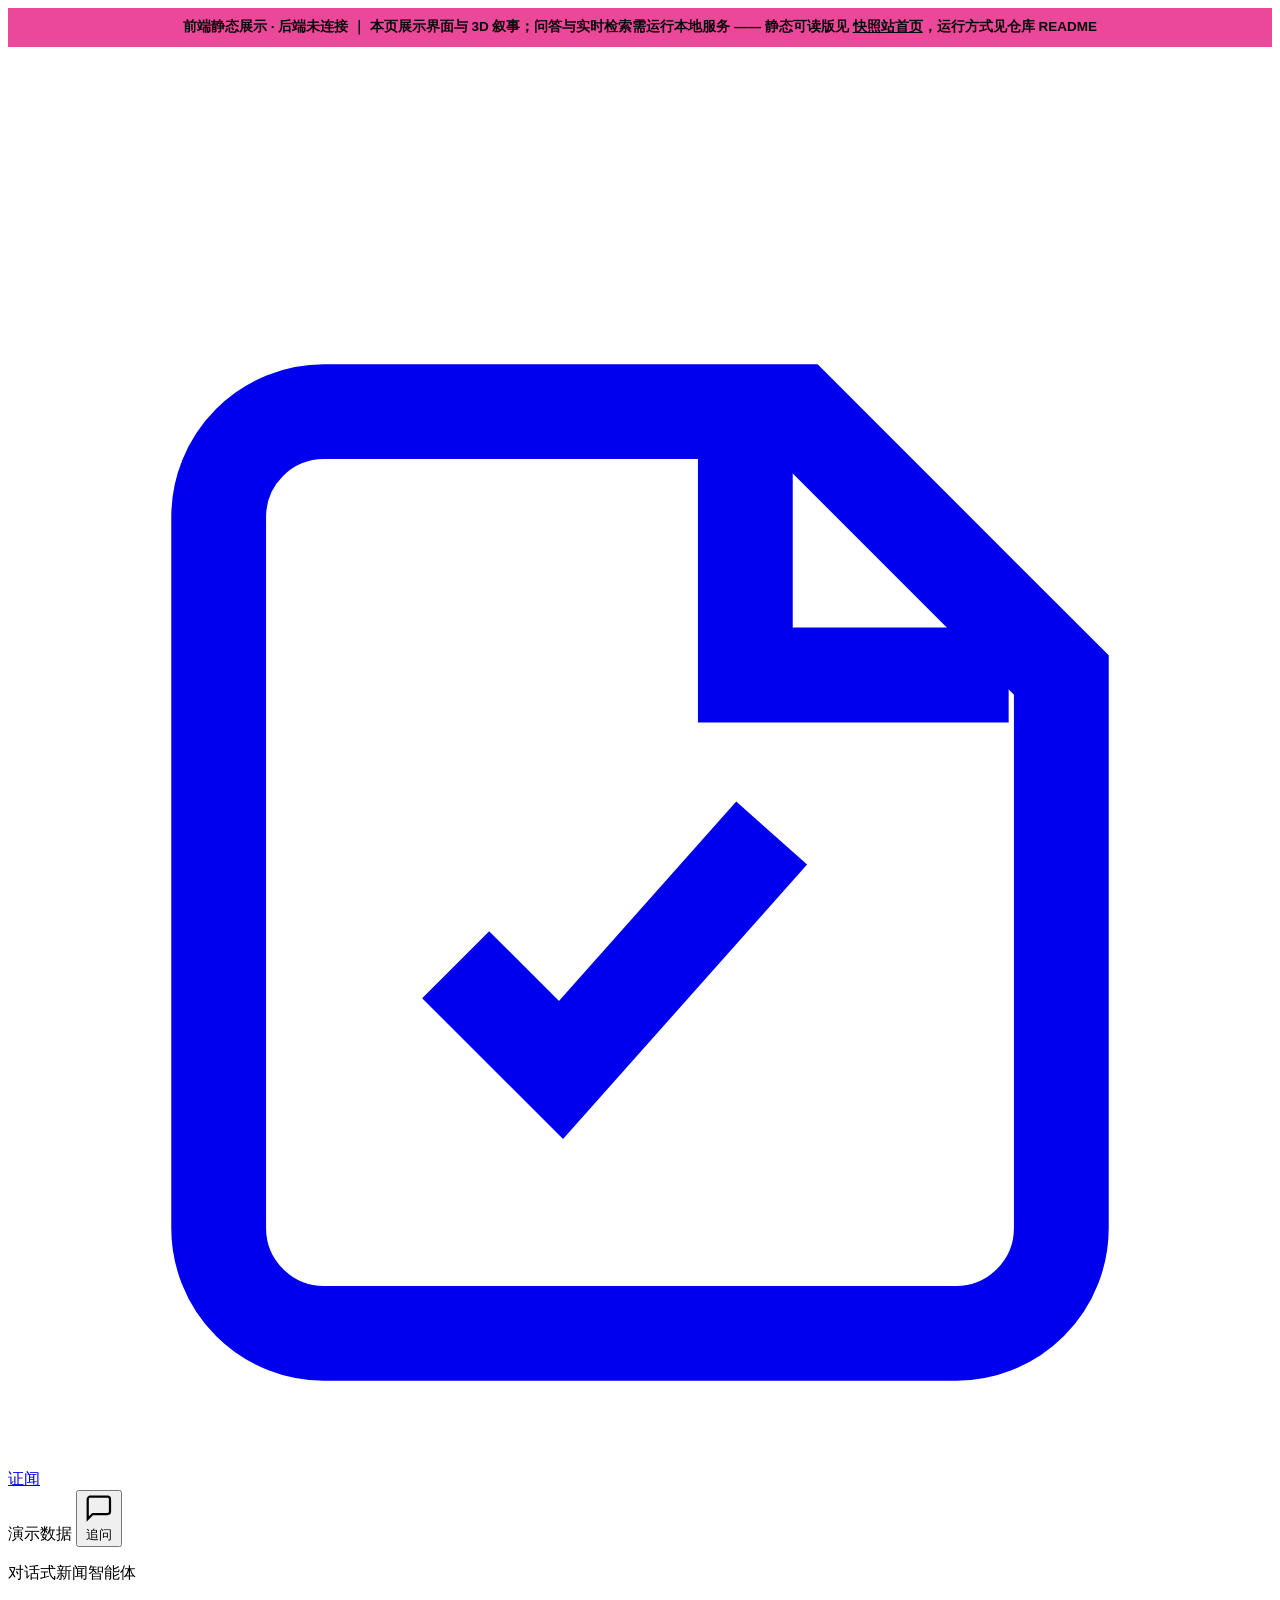
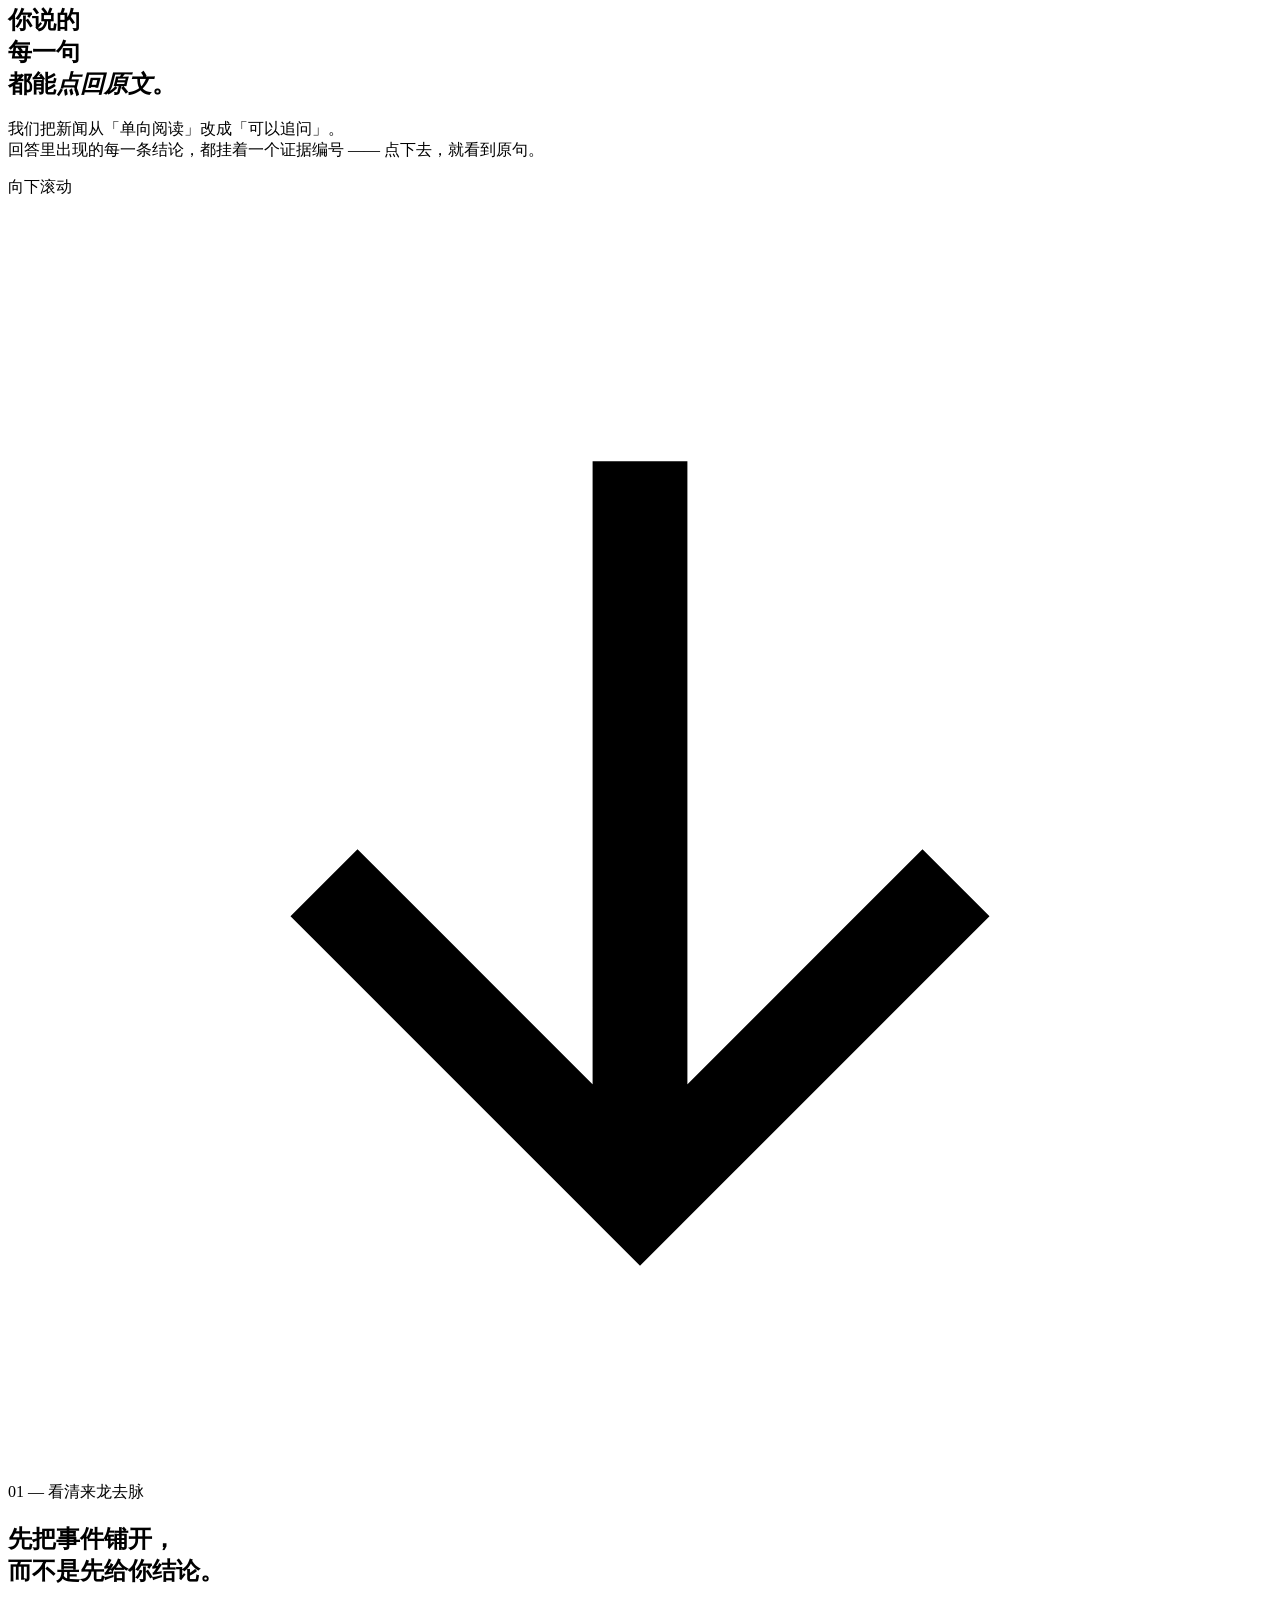
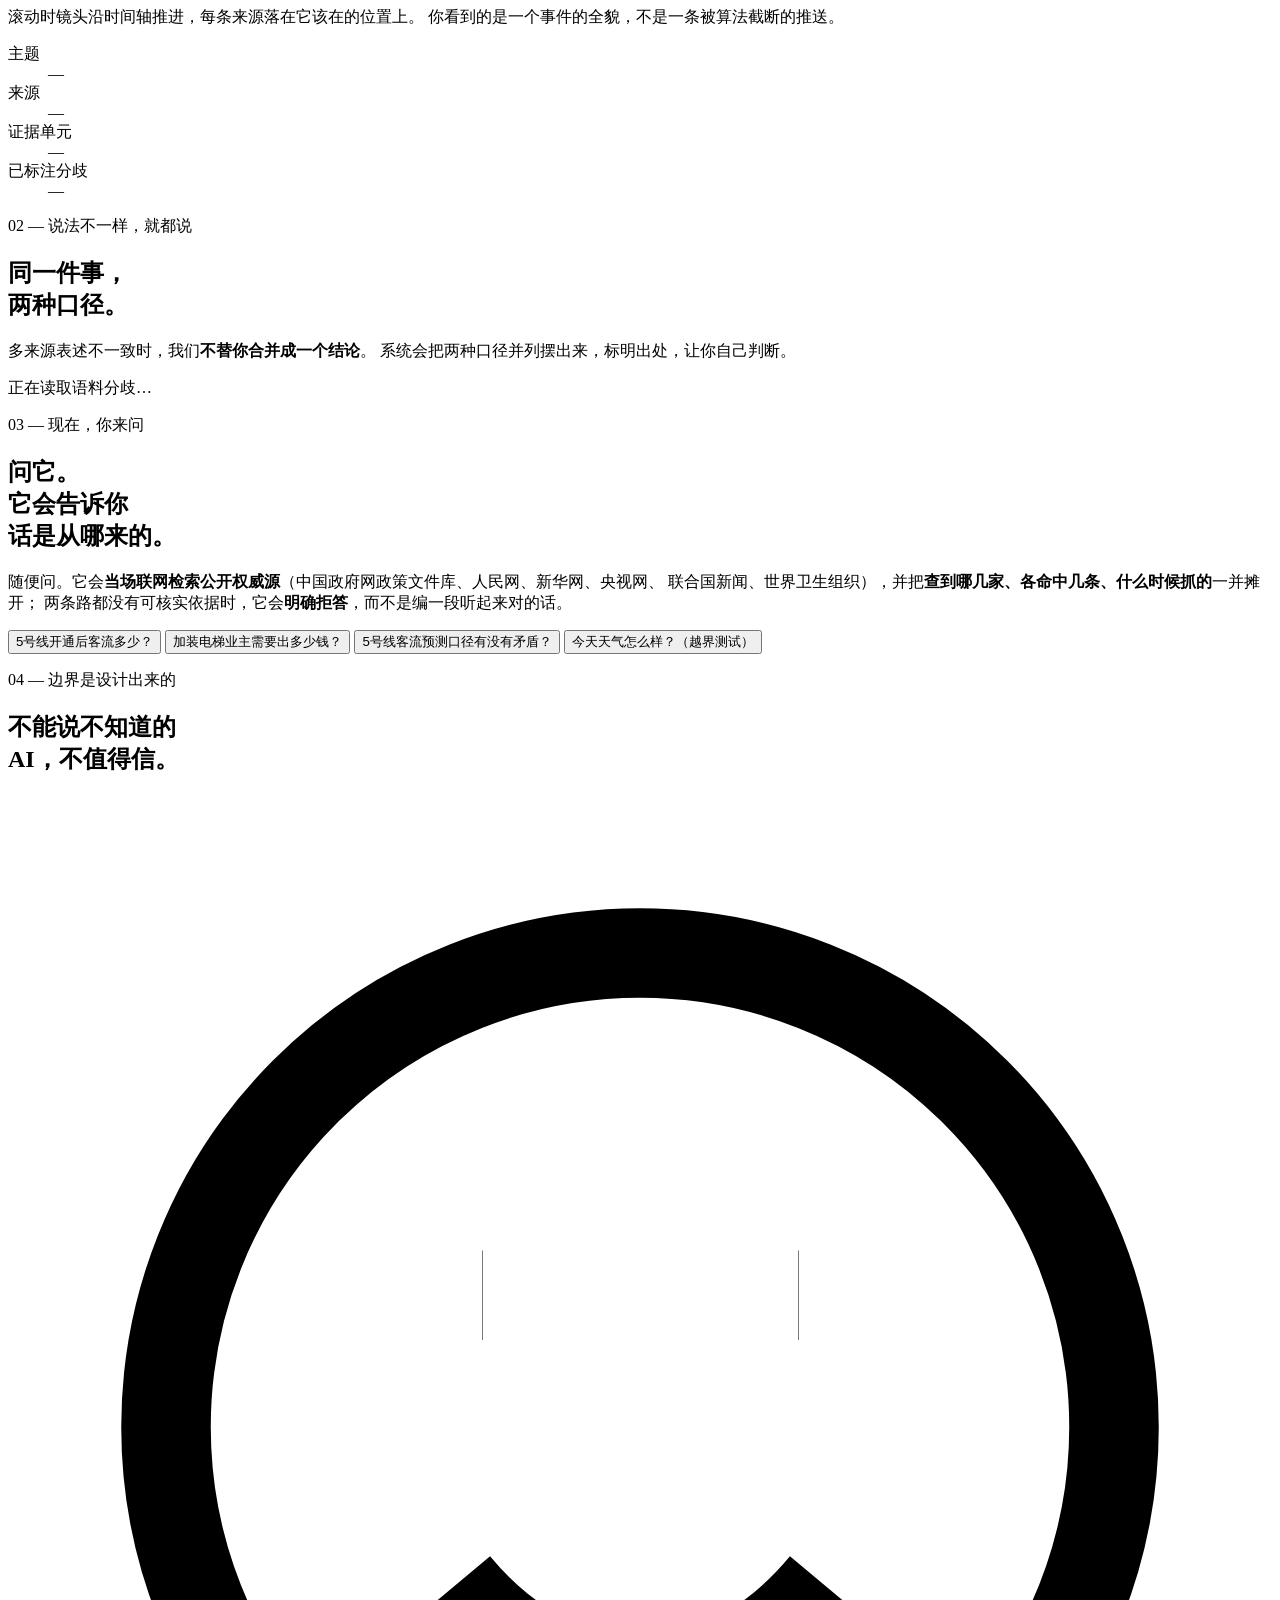
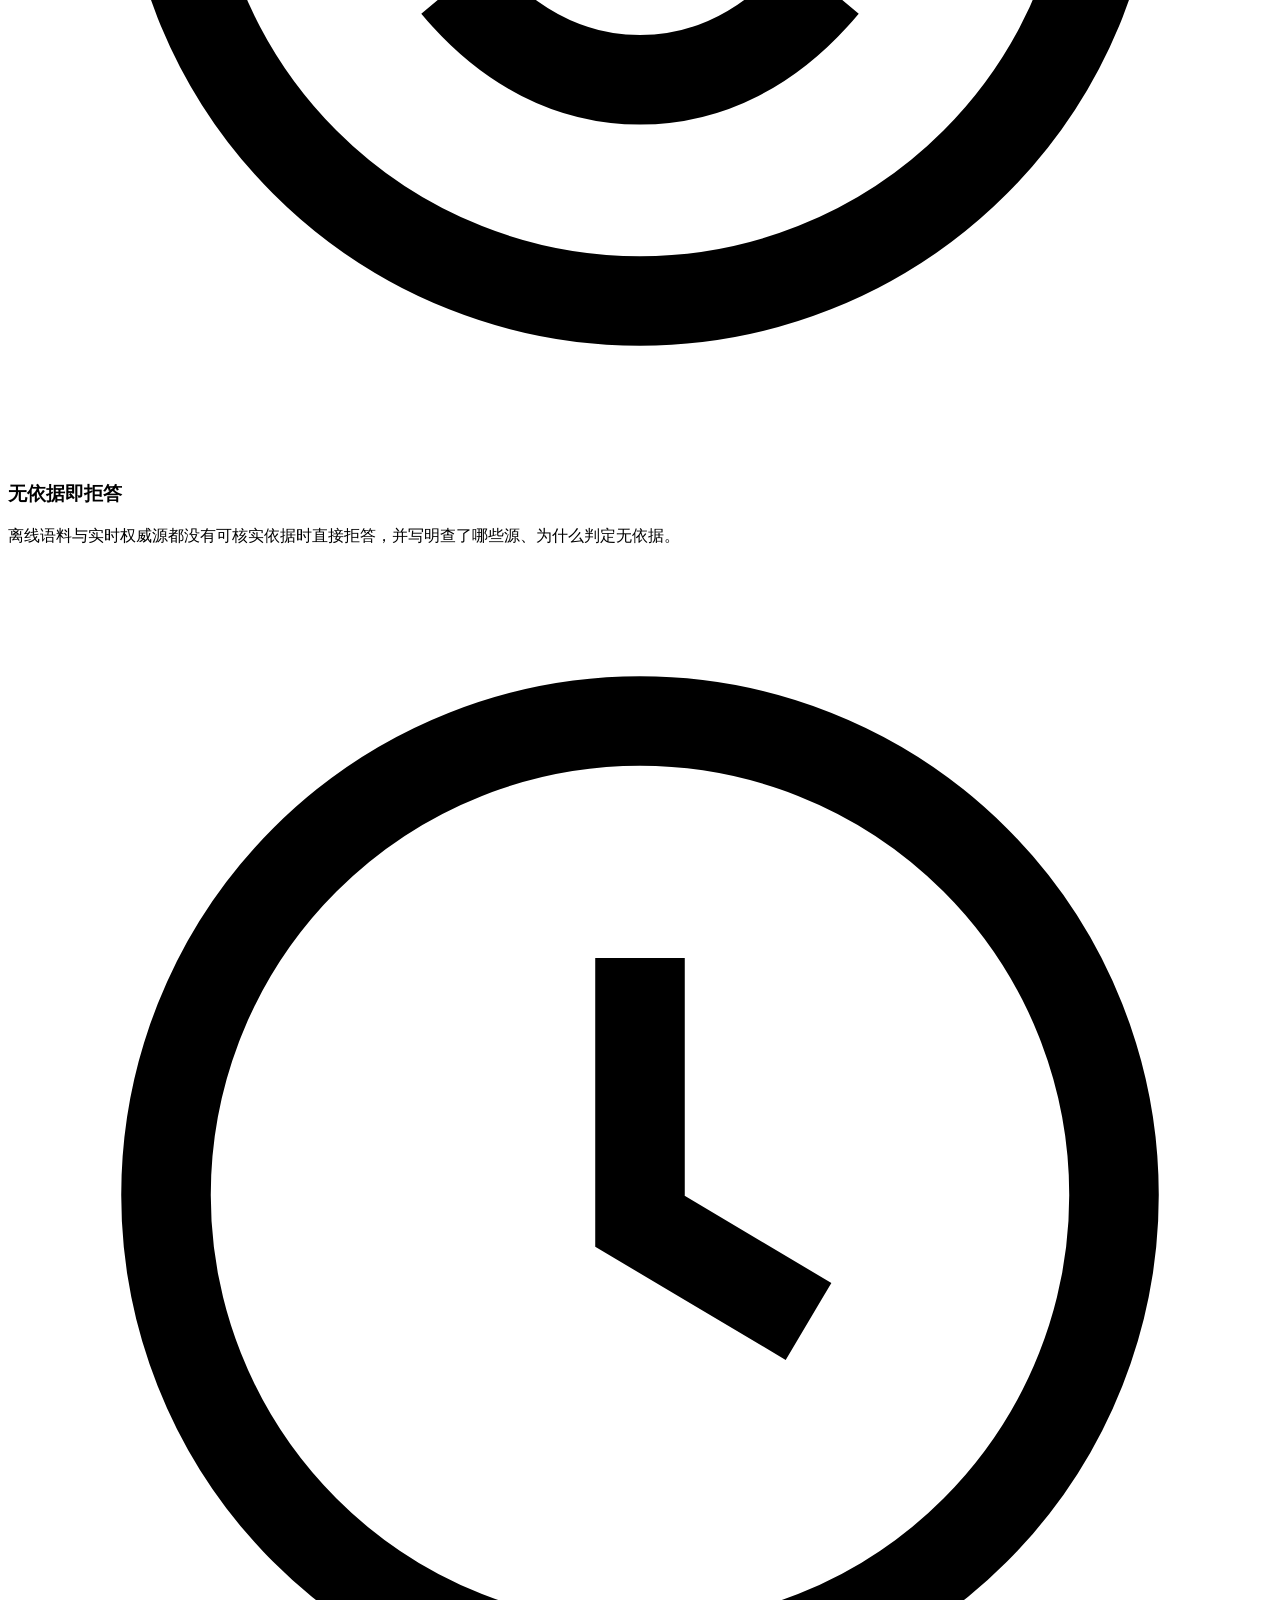
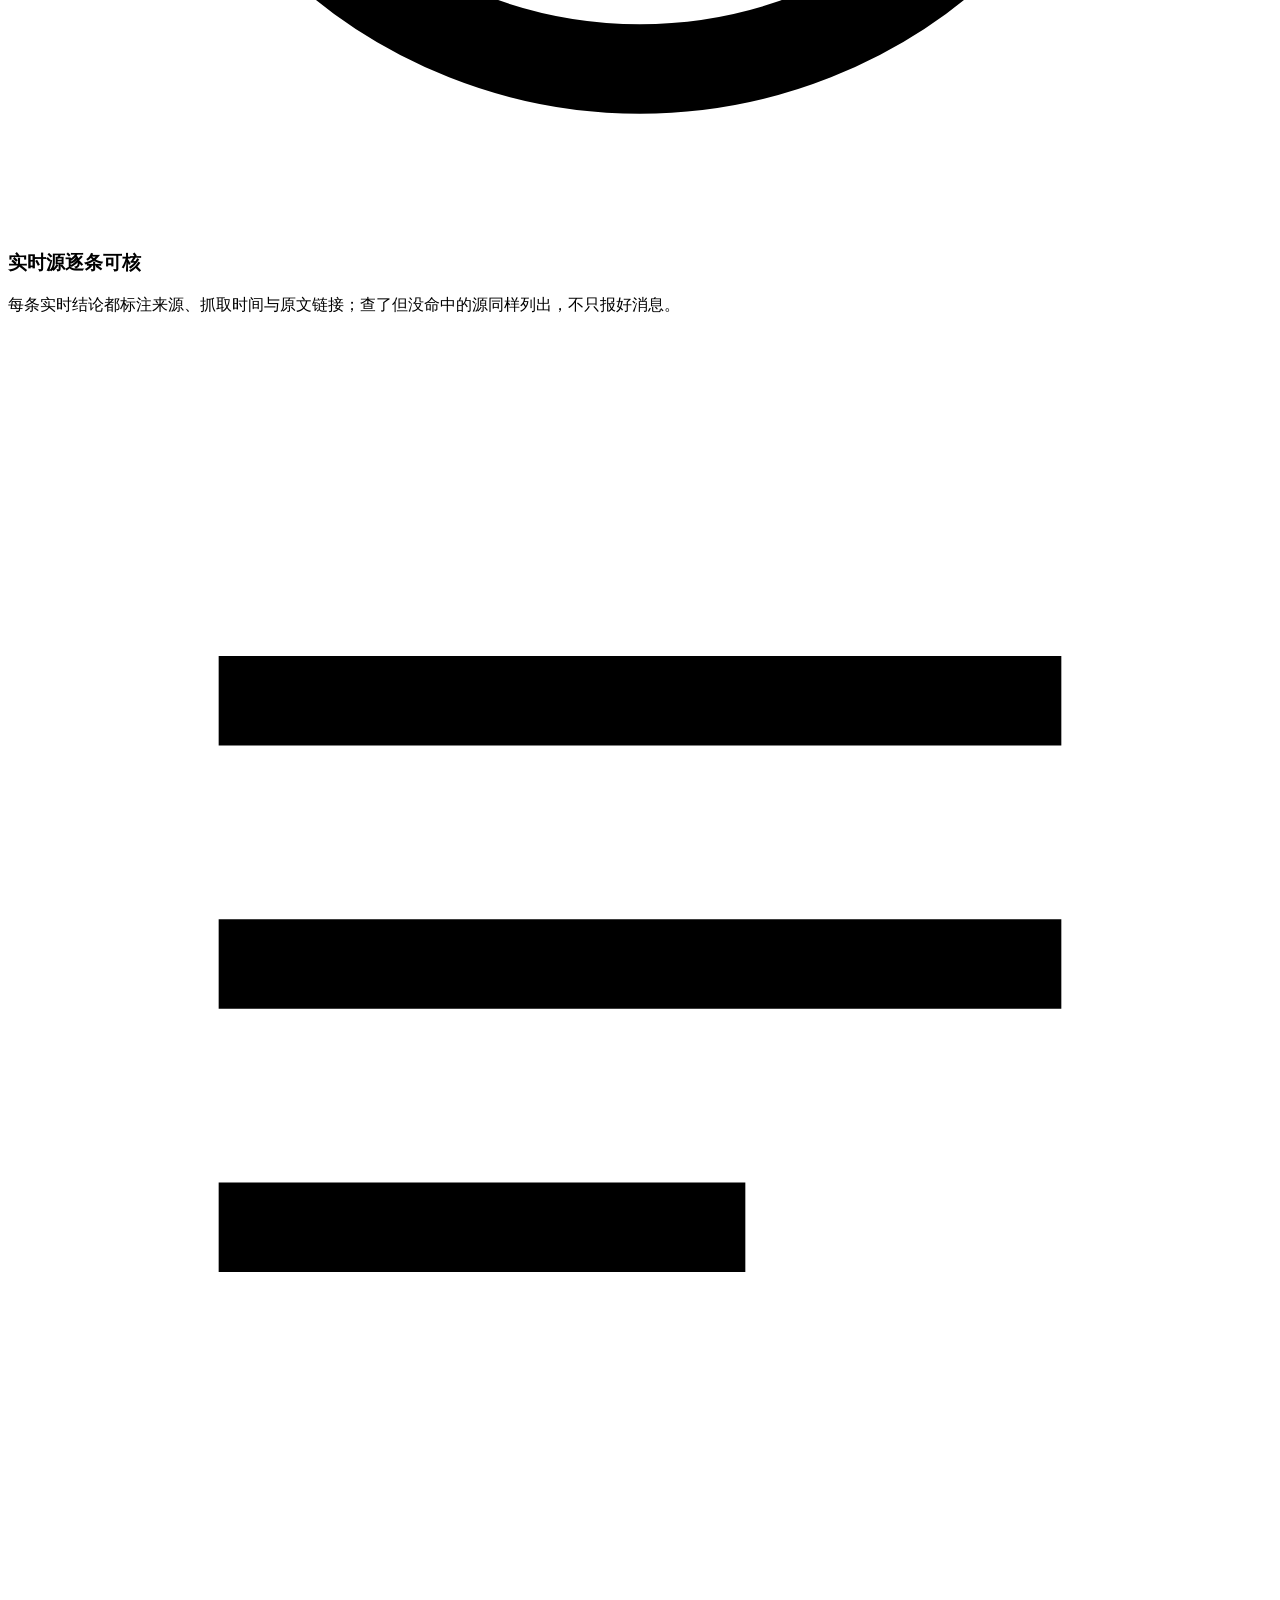
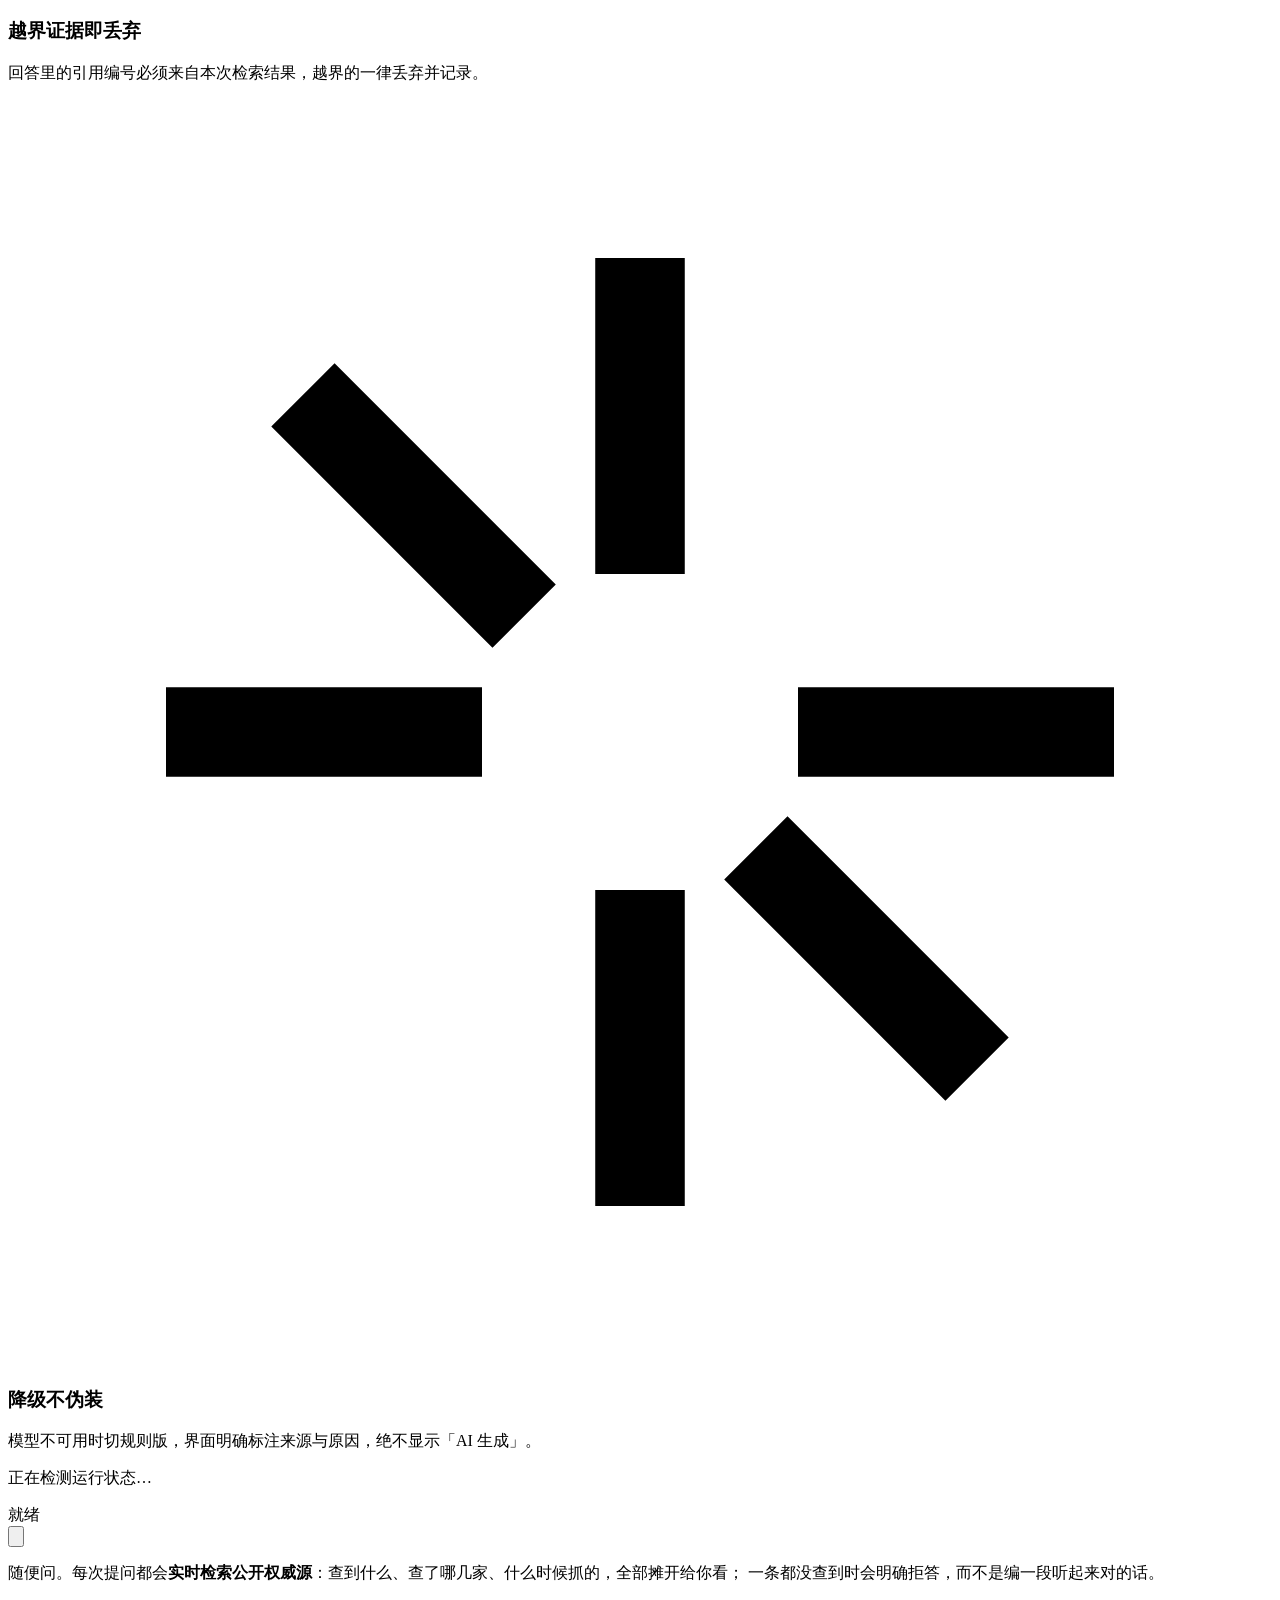
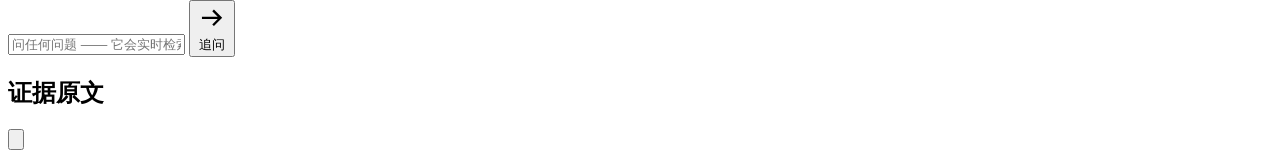
==== docs/demo/index.html @ 5fadac6f "v1.1 — 新增 GitHub Pages 长期入口，参赛材料与源码入库 - docs/：Pages 站点（根 = 静态快照站单页，/demo/ + /web/ = 前端展示副本，注入后端未连接提示" ====
<!DOCTYPE html>
<html lang="zh-CN">
<head>
<meta charset="UTF-8">
<meta name="viewport" content="width=device-width, initial-scale=1.0">
<title>证闻 · 对话式新闻智能体</title>
<meta name="description" content="证闻 —— 把新闻从单向阅读变成可追问、可溯源，每一条结论都能点回原文。">
<!-- 字体：**不得阻塞首屏**（2026-09-18 实测驱动）。
     实测证据：该样式表默认是 render-blocking；当字体域名解析/连接挂起时（境内典型表现，
     非快速失败），页面在 40 秒观测窗口内**零绘制**（FCP 从未发生、脚本从未执行、load 超时）。
     对策：先以 media="print" 声明（解析阶段不阻塞渲染），onload 再切回 all；
     字体未到达期间由 main.css 的系统字体栈接管（--serif / --sans 已含中英文回退）。
     无 JS 时由 <noscript> 兜底（仅该场景仍阻塞，可接受）。 -->
<link rel="preconnect" href="https://fonts.googleapis.com">
<link rel="preconnect" href="https://fonts.gstatic.com" crossorigin>
<link rel="stylesheet" media="print" onload="this.media='all'"
      href="https://fonts.googleapis.com/css2?family=Newsreader:opsz,wght@6..72,400;6..72,600;6..72,800&family=Roboto:wght@300;400;500;700&display=swap">
<noscript>
  <link rel="stylesheet" href="https://fonts.googleapis.com/css2?family=Newsreader:opsz,wght@6..72,400;6..72,600;6..72,800&family=Roboto:wght@300;400;500;700&display=swap">
</noscript>
<link rel="stylesheet" href="/web/css/main.css">
<style>
/* ↓↓ 仅 GitHub Pages 静态展示副本注入；不改 src/web 权威源 ↓↓ */
.pages-notice{position:relative;z-index:99;background:#EC4899;color:#09090B;
  font:600 13.5px/1.55 -apple-system,BlinkMacSystemFont,"Segoe UI","Microsoft YaHei",sans-serif;
  padding:9px 16px;text-align:center}
.pages-notice a{color:#09090B;text-decoration:underline}
</style>
</head>
<body class="is-loading">
<div class="pages-notice">前端静态展示 · 后端未连接 ｜ 本页展示界面与 3D 叙事；问答与实时检索需运行本地服务 —— 静态可读版见 <a href="/">快照站首页</a>，运行方式见仓库 README</div>

<!-- ── 3D 场景（纯装饰性，无 WebGL 时自动隐藏，内容不受影响） ─────────────── -->
<canvas id="scene" aria-hidden="true"></canvas>
<div id="scene-fallback" class="scene-fallback" hidden></div>

<!-- ── 顶栏 ─────────────────────────────────────────────────────────────── -->
<header class="topbar">
  <a class="brand" href="#s1">
    <svg class="brand-mark" viewBox="0 0 24 24" fill="none" stroke="currentColor" stroke-width="1.8" aria-hidden="true">
      <path d="M4 19.5V6a2 2 0 0 1 2-2h9l5 5v10.5a2 2 0 0 1-2 2H6a2 2 0 0 1-2-2Z"/>
      <path d="M14 4v5h5"/>
      <path d="M8.5 14.5l2 2 4-4.5"/>
    </svg>
    <span class="brand-name">证闻</span>
  </a>
  <div class="topbar-right">
    <span class="pill pill-demo" id="demo-badge" title="本演示使用自建合成语料，非真实新闻报道">演示数据</span>
    <button class="btn-ghost" id="btn-ask-top" type="button">
      <svg viewBox="0 0 24 24" fill="none" stroke="currentColor" stroke-width="1.8" aria-hidden="true"><path d="M21 15a2 2 0 0 1-2 2H7l-4 4V5a2 2 0 0 1 2-2h14a2 2 0 0 1 2 2Z"/></svg>
      追问
    </button>
  </div>
</header>

<!-- ── 滚动叙事 ─────────────────────────────────────────────────────────── -->
<main id="story">

  <section class="panel" id="s1" data-scene="panorama">
    <div class="panel-inner">
      <p class="kicker">对话式新闻智能体</p>
      <h1 class="display">你说的<br>每一句<br>都能<em>点回原文</em>。</h1>
      <p class="lede">
        我们把新闻从「单向阅读」改成「可以追问」。<br>
        回答里出现的每一条结论，都挂着一个证据编号 —— 点下去，就看到原句。
      </p>
      <div class="scroll-hint" aria-hidden="true">
        <span>向下滚动</span>
        <svg viewBox="0 0 24 24" fill="none" stroke="currentColor" stroke-width="1.8"><path d="M12 5v14M6 13l6 6 6-6"/></svg>
      </div>
    </div>
  </section>

  <section class="panel panel-right" id="s2" data-scene="timeline">
    <div class="panel-inner">
      <p class="kicker">01 — 看清来龙去脉</p>
      <h2>先把事件铺开，<br>而不是先给你结论。</h2>
      <p class="body">
        滚动时镜头沿时间轴推进，每条来源落在它该在的位置上。
        你看到的是一个事件的全貌，不是一条被算法截断的推送。
      </p>
      <dl class="stats" id="corpus-stats">
        <div><dt>主题</dt><dd data-stat="topics">—</dd></div>
        <div><dt>来源</dt><dd data-stat="sources">—</dd></div>
        <div><dt>证据单元</dt><dd data-stat="evidence">—</dd></div>
        <div><dt>已标注分歧</dt><dd data-stat="divergences">—</dd></div>
      </dl>
    </div>
  </section>

  <section class="panel" id="s3" data-scene="divergence">
    <div class="panel-inner">
      <p class="kicker">02 — 说法不一样，就都说</p>
      <h2>同一件事，<br>两种口径。</h2>
      <p class="body">
        多来源表述不一致时，我们<strong>不替你合并成一个结论</strong>。
        系统会把两种口径并列摆出来，标明出处，让你自己判断。
      </p>
      <div class="divergence-stage" id="divergence-stage" aria-live="polite">
        <p class="muted">正在读取语料分歧…</p>
      </div>
    </div>
  </section>

  <section class="panel panel-right" id="s4" data-scene="dialogue">
    <div class="panel-inner">
      <p class="kicker">03 — 现在，你来问</p>
      <h2>问它。<br>它会告诉你<br>话是从哪来的。</h2>
      <p class="body">
        随便问。它会<strong>当场联网检索公开权威源</strong>（中国政府网政策文件库、人民网、新华网、央视网、
        联合国新闻、世界卫生组织），并把<strong>查到哪几家、各命中几条、什么时候抓的</strong>一并摊开；
        两条路都没有可核实依据时，它会<strong>明确拒答</strong>，而不是编一段听起来对的话。
      </p>
      <div class="prompt-chips" id="prompt-chips">
        <button class="chip" type="button" data-q="5号线开通后客流多少？">5号线开通后客流多少？</button>
        <button class="chip" type="button" data-q="加装电梯业主需要出多少钱？">加装电梯业主需要出多少钱？</button>
        <button class="chip" type="button" data-q="5号线客流预测口径有没有矛盾？">5号线客流预测口径有没有矛盾？</button>
        <button class="chip chip-out" type="button" data-q="今天天气怎么样？">今天天气怎么样？（越界测试）</button>
      </div>
    </div>
  </section>

  <section class="panel" id="s5" data-scene="boundary">
    <div class="panel-inner">
      <p class="kicker">04 — 边界是设计出来的</p>
      <h2>不能说不知道的<br>AI，不值得信。</h2>
      <div class="boundary-grid">
        <article>
          <svg class="bi" viewBox="0 0 24 24" fill="none" stroke="currentColor" stroke-width="1.7" aria-hidden="true"><circle cx="12" cy="12" r="9"/><path d="M9 9.5h.01M15 9.5h.01M8.5 15c1 1.2 2.2 1.8 3.5 1.8s2.5-.6 3.5-1.8"/></svg>
          <h3>无依据即拒答</h3>
          <p>离线语料与实时权威源都没有可核实依据时直接拒答，并写明查了哪些源、为什么判定无依据。</p>
        </article>
        <article>
          <svg class="bi" viewBox="0 0 24 24" fill="none" stroke="currentColor" stroke-width="1.7" aria-hidden="true"><circle cx="12" cy="12" r="9"/><path d="M12 7.5v5l3.2 1.9"/></svg>
          <h3>实时源逐条可核</h3>
          <p>每条实时结论都标注来源、抓取时间与原文链接；查了但没命中的源同样列出，不只报好消息。</p>
        </article>
        <article>
          <svg class="bi" viewBox="0 0 24 24" fill="none" stroke="currentColor" stroke-width="1.7" aria-hidden="true"><path d="M4 7h16M4 12h16M4 17h10"/></svg>
          <h3>越界证据即丢弃</h3>
          <p>回答里的引用编号必须来自本次检索结果，越界的一律丢弃并记录。</p>
        </article>
        <article>
          <svg class="bi" viewBox="0 0 24 24" fill="none" stroke="currentColor" stroke-width="1.7" aria-hidden="true"><path d="M12 3v6M12 21v-6M5.6 5.6l4.2 4.2M18.4 18.4l-4.2-4.2M3 12h6M21 12h-6"/></svg>
          <h3>降级不伪装</h3>
          <p>模型不可用时切规则版，界面明确标注来源与原因，绝不显示「AI 生成」。</p>
        </article>
      </div>
      <p class="footnote" id="runtime-note">正在检测运行状态…</p>
    </div>
  </section>

</main>

<!-- ── 对话坞 ───────────────────────────────────────────────────────────── -->
<section class="dock" id="dock" aria-label="问答">
  <div class="dock-head">
    <div class="dock-title">
      <span class="dot" id="dock-dot"></span>
      <span id="dock-status">就绪</span>
    </div>
    <button class="icon-btn" id="btn-collapse" type="button" aria-label="收起对话">
      <svg viewBox="0 0 24 24" fill="none" stroke="currentColor" stroke-width="1.9"><path d="M6 9l6 6 6-6"/></svg>
    </button>
  </div>

  <div class="dock-body" id="dock-body">
    <div class="thread" id="thread" aria-live="polite">
      <div class="msg msg-sys">
        <p>随便问。每次提问都会<strong>实时检索公开权威源</strong>：查到什么、查了哪几家、什么时候抓的，全部摊开给你看；
        一条都没查到时会明确拒答，而不是编一段听起来对的话。</p>
      </div>
    </div>
  </div>

  <form class="composer" id="composer" autocomplete="off">
    <input id="input" name="q" type="text" placeholder="问任何问题 —— 它会实时检索权威源…" maxlength="300" aria-label="输入问题">
    <button class="btn-send" type="submit" id="btn-send">
      <svg viewBox="0 0 24 24" fill="none" stroke="currentColor" stroke-width="1.9" aria-hidden="true"><path d="M4 12h15M13 6l6 6-6 6"/></svg>
      <span>追问</span>
    </button>
  </form>
</section>

<!-- ── 证据抽屉 ─────────────────────────────────────────────────────────── -->
<aside class="drawer" id="drawer" aria-hidden="true" aria-label="证据原文">
  <div class="drawer-head">
    <h2>证据原文</h2>
    <button class="icon-btn" id="btn-close-drawer" type="button" aria-label="关闭证据面板">
      <svg viewBox="0 0 24 24" fill="none" stroke="currentColor" stroke-width="1.9"><path d="M6 6l12 12M18 6L6 18"/></svg>
    </button>
  </div>
  <div class="drawer-body" id="drawer-body"></div>
</aside>
<div class="scrim" id="scrim" hidden></div>

<!-- ── 无 JS 兜底 ───────────────────────────────────────────────────────── -->
<noscript>
  <div class="noscript">
    <h2>需要启用 JavaScript</h2>
    <p>本演示的 3D 叙事与问答交互需要 JavaScript。语料本体与检索逻辑均为纯 Python 实现，
       可在 <code>/api/health</code> 与 <code>/api/graph</code> 以 JSON 形式查看。</p>
  </div>
</noscript>

<script src="/web/vendor/three.min.js"></script>
<script src="/web/vendor/gsap.min.js"></script>
<script src="/web/vendor/ScrollTrigger.min.js"></script>
<script src="/web/js/scene.js"></script>
<script src="/web/js/app.js"></script>
</body>
</html>
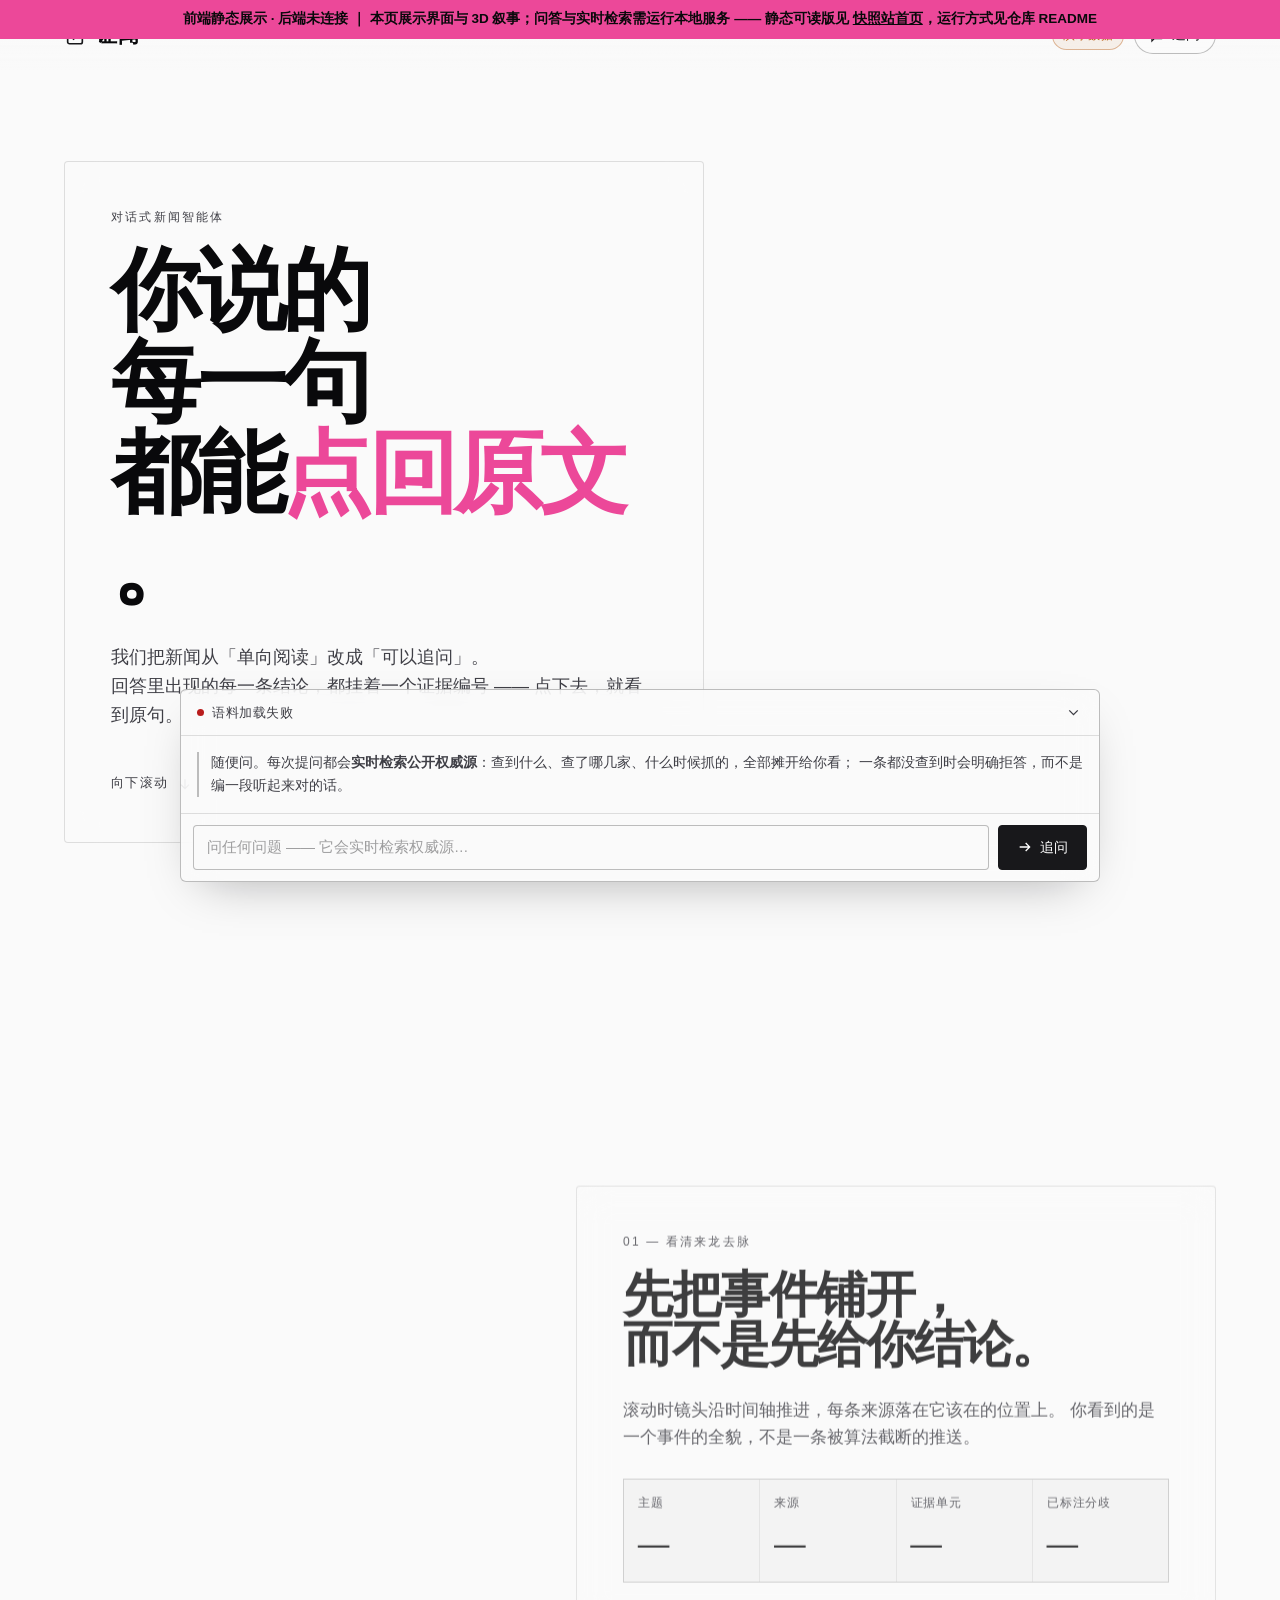
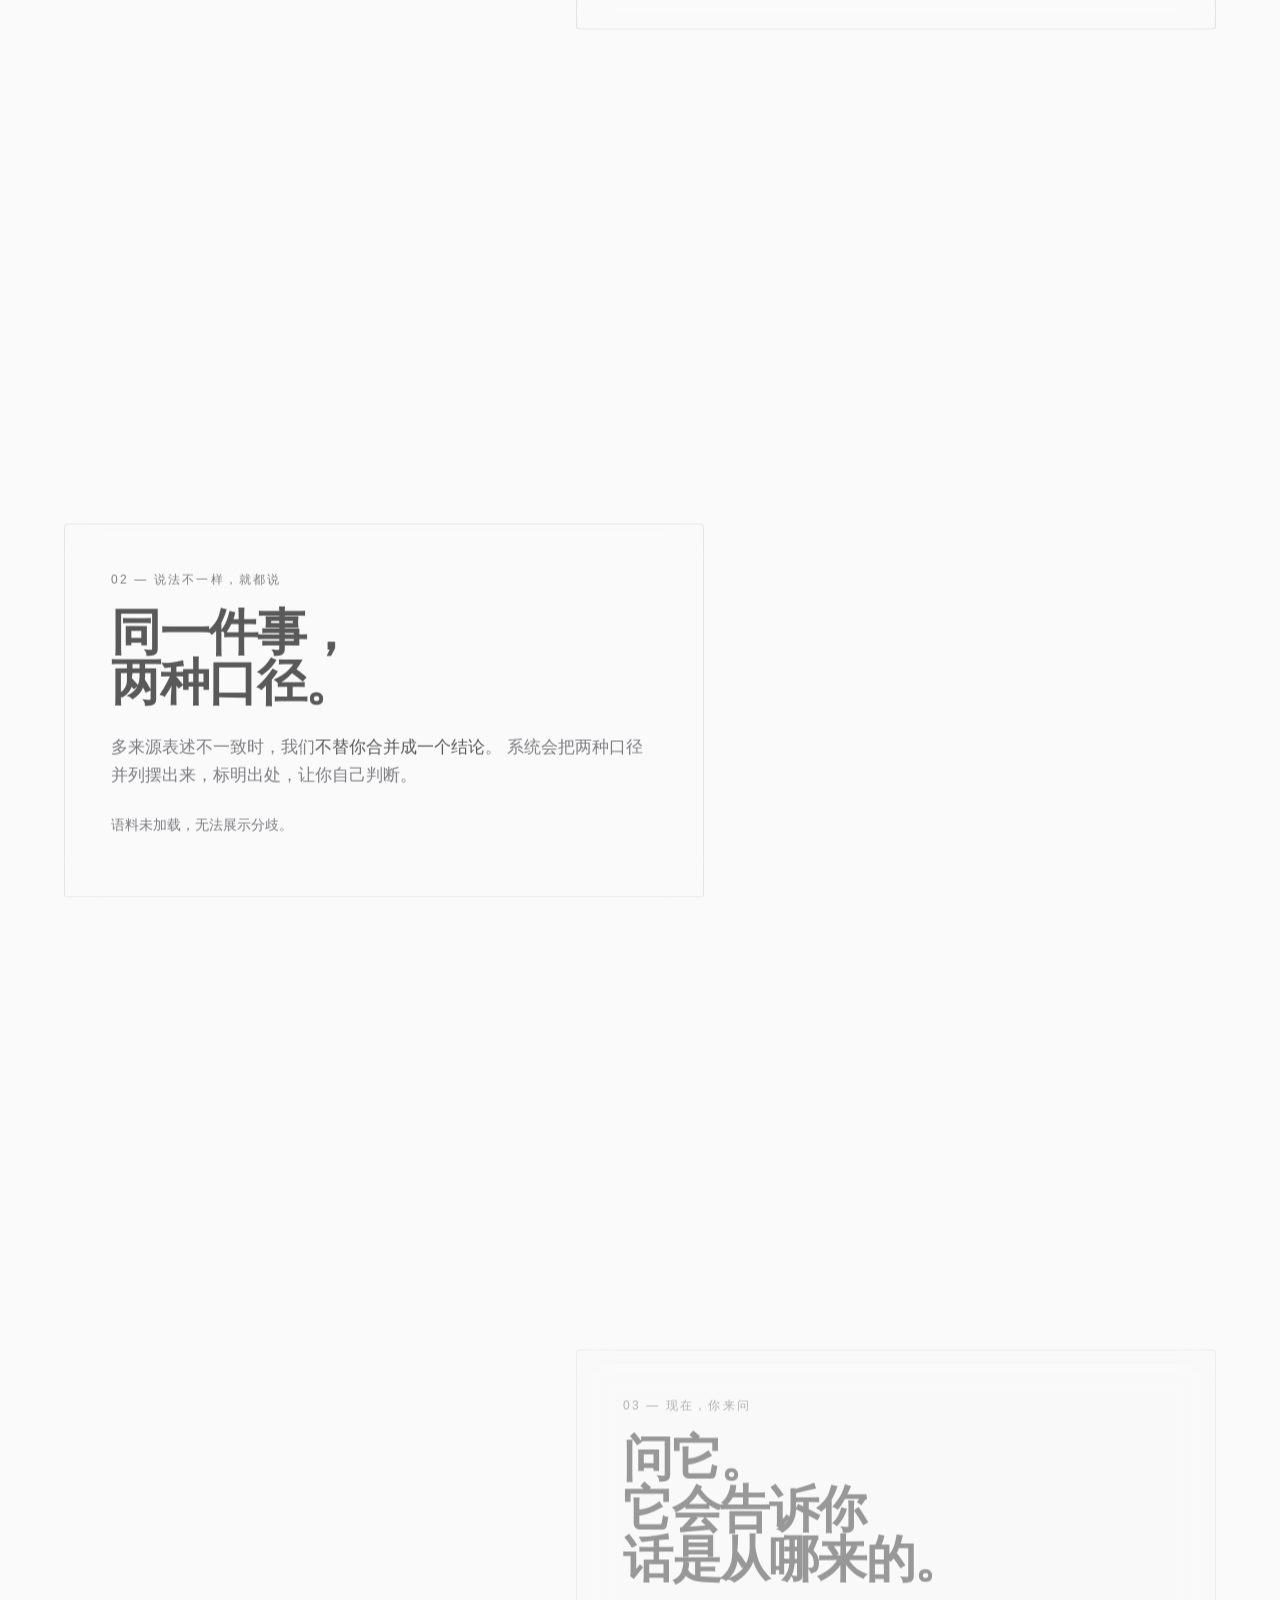
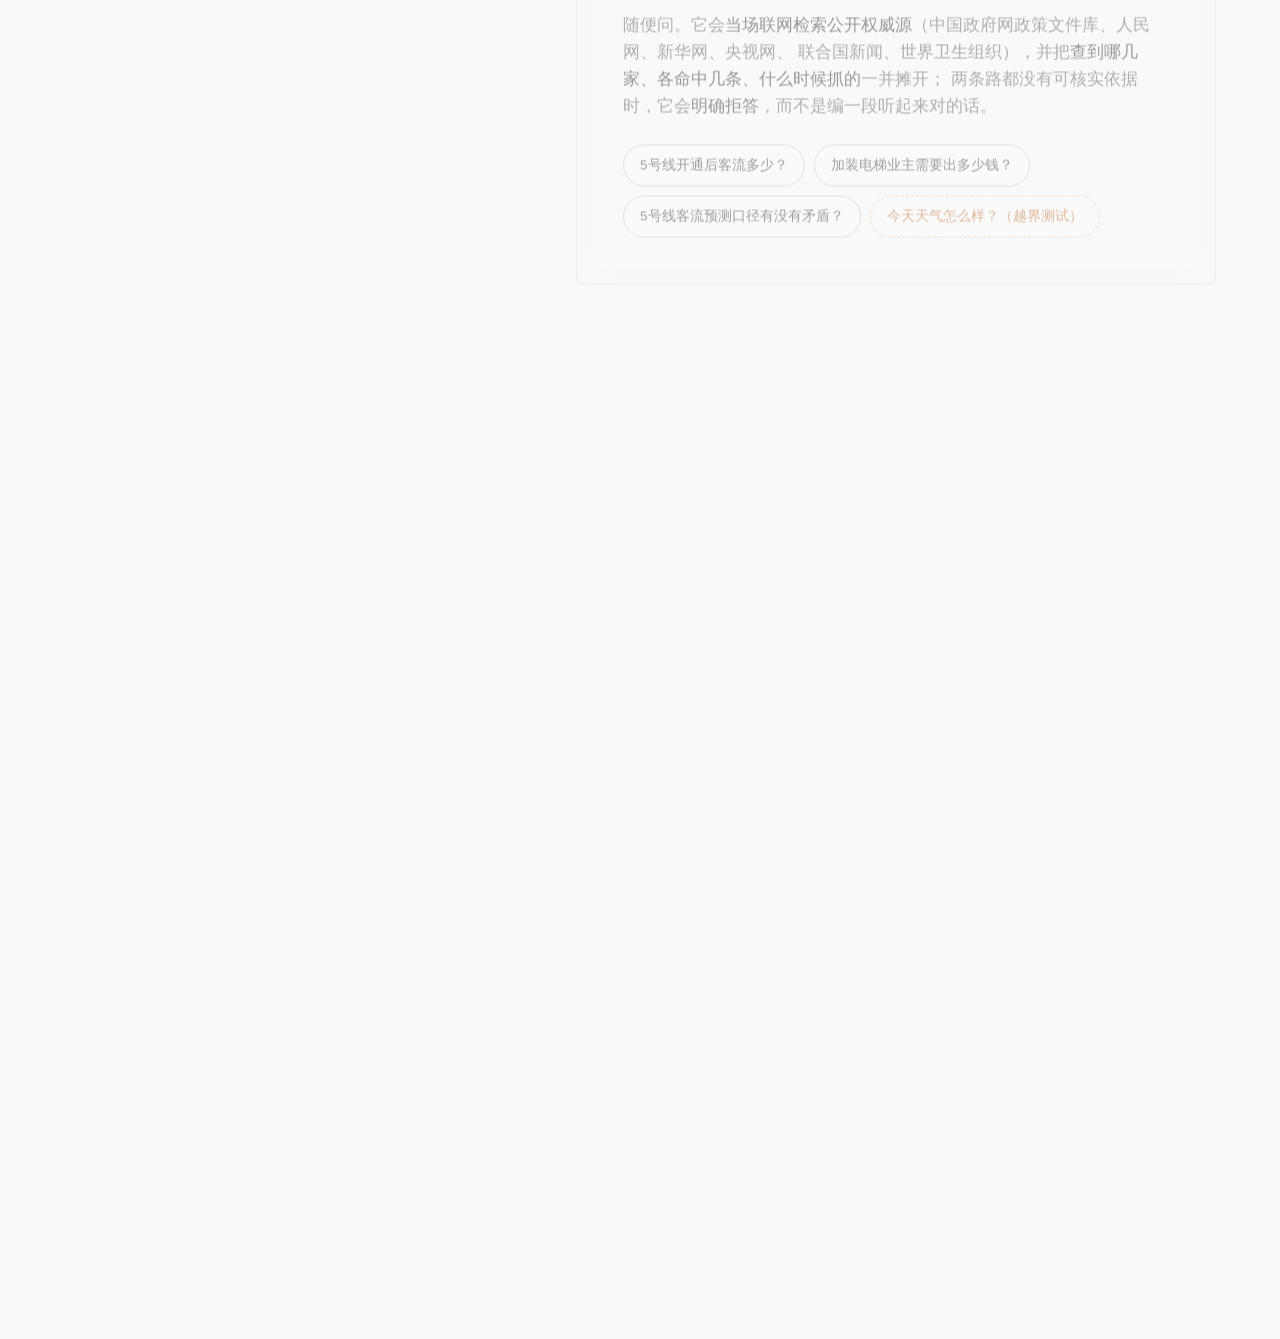
==== commit b8b8ebac: "fix(pages): /demo/ 资源改用相对路径 project pages 的站点根是 /zhengwen/，原根绝对路径 /web/... 实测全部 404（css/js/vendor 三项" ====
--- a/docs/demo/index.html
+++ b/docs/demo/index.html
@@ -18,7 +18,7 @@
 <noscript>
   <link rel="stylesheet" href="https://fonts.googleapis.com/css2?family=Newsreader:opsz,wght@6..72,400;6..72,600;6..72,800&family=Roboto:wght@300;400;500;700&display=swap">
 </noscript>
-<link rel="stylesheet" href="/web/css/main.css">
+<link rel="stylesheet" href="../web/css/main.css">
 <style>
 /* ↓↓ 仅 GitHub Pages 静态展示副本注入；不改 src/web 权威源 ↓↓ */
 .pages-notice{position:relative;z-index:99;background:#EC4899;color:#09090B;
@@ -28,7 +28,7 @@
 </style>
 </head>
 <body class="is-loading">
-<div class="pages-notice">前端静态展示 · 后端未连接 ｜ 本页展示界面与 3D 叙事；问答与实时检索需运行本地服务 —— 静态可读版见 <a href="/">快照站首页</a>，运行方式见仓库 README</div>
+<div class="pages-notice">前端静态展示 · 后端未连接 ｜ 本页展示界面与 3D 叙事；问答与实时检索需运行本地服务 —— 静态可读版见 <a href="../">快照站首页</a>，运行方式见仓库 README</div>
 
 <!-- ── 3D 场景（纯装饰性，无 WebGL 时自动隐藏，内容不受影响） ─────────────── -->
 <canvas id="scene" aria-hidden="true"></canvas>
@@ -203,10 +203,10 @@
   </div>
 </noscript>
 
-<script src="/web/vendor/three.min.js"></script>
-<script src="/web/vendor/gsap.min.js"></script>
-<script src="/web/vendor/ScrollTrigger.min.js"></script>
-<script src="/web/js/scene.js"></script>
-<script src="/web/js/app.js"></script>
+<script src="../web/vendor/three.min.js"></script>
+<script src="../web/vendor/gsap.min.js"></script>
+<script src="../web/vendor/ScrollTrigger.min.js"></script>
+<script src="../web/js/scene.js"></script>
+<script src="../web/js/app.js"></script>
 </body>
 </html>
--- a/docs/web/css/main.css
+++ b/docs/web/css/main.css
@@ -0,0 +1,748 @@
+/* =============================================================================
+   证闻 · 视觉系统
+   风格：Exaggerated Minimalism（编辑黑 + 超大字号 + 大留白 + 高对比）
+   调色板与字体来自 ui-ux-pro-max 设计系统生成结果
+   中文排版适配：标题用宋体（编辑感），正文用黑体（可读性）
+   ========================================================================== */
+
+:root {
+  /* 设计系统调色板 */
+  --ink:        #09090B;   /* 正文 */
+  --primary:    #18181B;   /* 主色（近黑） */
+  --secondary:  #3F3F46;   /* 次级 */
+  --accent:     #EC4899;   /* CTA */
+  --bg:         #FAFAFA;   /* 背景 */
+
+  /* 语义色（由调色板派生，用于状态而非装饰） */
+  --ok:         #15803D;
+  --warn:       #B45309;
+  --rule:       #52525B;
+
+  /* 层级 */
+  --line:       rgba(9, 9, 11, .12);
+  --line-strong:rgba(9, 9, 11, .26);
+  --veil:       var(--surface-3);   /* 顶栏按钮底：与 L3 同档，避免再分叉出独立字面量 */
+
+  /* 表面三档（2026-09-19 统一）：L1 面板 / L2 面板内卡片 / L3 控件与浮层。
+     约束：半透明表面一律取用这三个变量，禁止在规则里再写 rgba(250,250,250,.NN) 字面量
+     （此前 .58/.60/.86/.90/.93/.985 六种散落取值，导致同级元素观感不一致）。
+     内部元素嵌在半透明面板上会自然叠加（有效不透明度 = 1-(1-a)(1-b)），
+     例如 L2 卡片叠在 L1 面板上 ≈ .88，层次由变量决定而非各自的魔法数字。 */
+  --surface-1:       rgba(250, 250, 250, .60);   /* L1 正文面板（静止态，露出背后 3D 图案） */
+  --surface-1-hover: rgba(250, 250, 250, .86);   /* L1 悬停回补 */
+  --surface-1-focus: rgba(250, 250, 250, .94);   /* L1 聚焦回补（长文阅读） */
+  --surface-2:       rgba(250, 250, 250, .70);   /* L2 面板内卡片（统计 / 边界卡） */
+  --surface-3:       rgba(250, 250, 250, .82);   /* L3 控件 / 浮层（对话坞 / 输入框 / chip / 引用） */
+  --panel-blur:      16px;
+
+  /* 字体 */
+  --serif: "Newsreader", "Songti SC", "Noto Serif SC", "SimSun", Georgia, serif;
+  --sans:  "Roboto", -apple-system, BlinkMacSystemFont, "PingFang SC", "Microsoft YaHei", "Helvetica Neue", Arial, sans-serif;
+  --mono:  ui-monospace, SFMono-Regular, "SF Mono", Menlo, Consolas, monospace;
+
+  /* 节奏 */
+  --pad: clamp(20px, 5vw, 80px);
+  --dock-h: 132px;
+  --ease: cubic-bezier(.22, .61, .36, 1);
+}
+
+/* ── 基础 ──────────────────────────────────────────────────────────────── */
+
+*, *::before, *::after { box-sizing: border-box; }
+
+html { scroll-behavior: smooth; }
+
+body {
+  margin: 0;
+  background: var(--bg);
+  color: var(--ink);
+  font-family: var(--sans);
+  font-weight: 400;
+  font-size: 16px;
+  line-height: 1.65;
+  -webkit-font-smoothing: antialiased;
+  overflow-x: hidden;
+}
+
+body.is-loading { overflow: hidden; }
+
+h1, h2, h3 {
+  font-family: var(--serif);
+  font-weight: 800;
+  letter-spacing: -0.03em;
+  line-height: 1.02;
+  margin: 0 0 .5em;
+}
+
+p { margin: 0 0 1em; }
+
+a { color: inherit; }
+
+code { font-family: var(--mono); font-size: .88em; background: rgba(9,9,11,.06); padding: .1em .38em; border-radius: 3px; }
+
+button { font: inherit; cursor: pointer; }
+
+:focus-visible {
+  outline: 2px solid var(--accent);
+  outline-offset: 3px;
+  border-radius: 2px;
+}
+
+/* ── 3D 画布 ───────────────────────────────────────────────────────────── */
+
+#scene {
+  position: fixed;
+  inset: 0;
+  width: 100%;
+  height: 100%;
+  display: block;
+  z-index: 0;
+  pointer-events: none;
+}
+
+.scene-fallback {
+  position: fixed;
+  inset: 0;
+  z-index: 0;
+  background:
+    radial-gradient(1200px 600px at 18% 22%, rgba(236,72,153,.10), transparent 62%),
+    radial-gradient(900px 520px at 82% 72%, rgba(24,24,27,.10), transparent 60%);
+}
+.scene-fallback[hidden] { display: none; }
+
+/* ── 顶栏 ──────────────────────────────────────────────────────────────── */
+
+.topbar {
+  position: fixed;
+  top: 0; left: 0; right: 0;
+  z-index: 30;
+  display: flex;
+  align-items: center;
+  justify-content: space-between;
+  gap: 16px;
+  padding: 16px var(--pad);
+  background: linear-gradient(to bottom, rgba(250,250,250,.94), rgba(250,250,250,0));
+  pointer-events: none;
+}
+.topbar > * { pointer-events: auto; }
+
+.brand {
+  display: inline-flex;
+  align-items: center;
+  gap: 10px;
+  text-decoration: none;
+}
+.brand-mark { width: 22px; height: 22px; color: var(--primary); }
+.brand-name {
+  font-family: var(--serif);
+  font-weight: 800;
+  font-size: 21px;
+  letter-spacing: .06em;
+}
+
+.topbar-right { display: flex; align-items: center; gap: 10px; }
+
+.pill {
+  font-size: 11.5px;
+  font-weight: 500;
+  letter-spacing: .04em;
+  padding: 4px 10px;
+  border-radius: 999px;
+  white-space: nowrap;
+}
+.pill-demo {
+  color: var(--warn);
+  border: 1px solid rgba(180, 83, 9, .38);
+  background: rgba(180, 83, 9, .07);
+}
+
+.btn-ghost {
+  display: inline-flex;
+  align-items: center;
+  gap: 7px;
+  border: 1px solid var(--line-strong);
+  background: var(--veil);
+  color: var(--primary);
+  border-radius: 999px;
+  padding: 7px 15px;
+  font-size: 13.5px;
+  transition: background .2s var(--ease), border-color .2s var(--ease), transform .2s var(--ease);
+}
+.btn-ghost svg { width: 15px; height: 15px; }
+.btn-ghost:hover { background: #fff; border-color: var(--primary); transform: translateY(-1px); }
+
+/* ── 滚动面板 ──────────────────────────────────────────────────────────── */
+
+#story { position: relative; z-index: 10; }
+
+.panel {
+  min-height: 100vh;
+  display: flex;
+  align-items: center;
+  padding: calc(var(--pad) * 1.6) var(--pad) calc(var(--pad) * 1.2);
+}
+.panel-right { justify-content: flex-end; text-align: left; }
+
+.panel-inner {
+  max-width: 640px;
+  width: 100%;
+  background: var(--surface-1);
+  backdrop-filter: blur(var(--panel-blur)) saturate(1.12);
+  -webkit-backdrop-filter: blur(var(--panel-blur)) saturate(1.12);
+  border: 1px solid var(--line);
+  border-radius: 4px;
+  padding: clamp(26px, 3.6vw, 52px);
+  transition: background .22s var(--ease);
+}
+/* 交互回补：静止态刻意压到 L1(.60) 露出背后图案，一悬停/一聚焦就回到接近实底。
+   :focus-within 同时覆盖键盘 Tab 进入面板内按钮（chip / 证据链接）的场景。 */
+.panel-inner:hover        { background: var(--surface-1-hover); }
+.panel-inner:focus-within { background: var(--surface-1-focus); }
+
+.panel-inner > *:last-child { margin-bottom: 0; }
+
+.kicker {
+  font-family: var(--sans);
+  font-size: 12px;
+  font-weight: 500;
+  letter-spacing: .18em;
+  text-transform: uppercase;
+  color: var(--secondary);
+  margin: 0 0 18px;
+}
+
+.display {
+  font-size: clamp(2.6rem, 8.2vw, 5.6rem);
+  font-weight: 800;
+  letter-spacing: -0.05em;
+  margin-bottom: .36em;
+}
+.display em {
+  font-style: normal;
+  color: var(--accent);
+  display: inline-block;
+}
+
+.panel h2 {
+  font-size: clamp(1.85rem, 4.6vw, 3.1rem);
+  margin-bottom: .5em;
+}
+
+.lede {
+  font-size: clamp(15px, 1.5vw, 17.5px);
+  color: var(--secondary);
+  max-width: 40em;
+}
+
+.body {
+  font-size: clamp(15px, 1.45vw, 16.5px);
+  color: var(--secondary);
+  max-width: 42em;
+}
+.body strong { color: var(--ink); font-weight: 500; }
+
+.scroll-hint {
+  display: inline-flex;
+  align-items: center;
+  gap: 9px;
+  margin-top: 26px;
+  font-size: 12.5px;
+  letter-spacing: .1em;
+  color: var(--secondary);
+}
+.scroll-hint svg { width: 16px; height: 16px; animation: bob 2.1s var(--ease) infinite; }
+@keyframes bob { 0%,100% { transform: translateY(-2px); } 50% { transform: translateY(3px); } }
+
+/* ── 统计 ──────────────────────────────────────────────────────────────── */
+
+.stats {
+  display: grid;
+  grid-template-columns: repeat(auto-fit, minmax(96px, 1fr));
+  gap: 1px;
+  margin: 28px 0 0;
+  background: var(--line);
+  border: 1px solid var(--line);
+}
+/* 面板已半透明 → 内层卡片走 L2(.70)，叠在 L1 上 ≈ .88，既留卡片感又不留不透明色块 */
+.stats > div { background: var(--surface-2); padding: 14px 14px 12px; }
+.stats dt { font-size: 11.5px; letter-spacing: .08em; color: var(--secondary); margin-bottom: 5px; }
+.stats dd {
+  margin: 0;
+  font-family: var(--serif);
+  font-size: clamp(1.4rem, 2.6vw, 1.95rem);
+  font-weight: 800;
+  letter-spacing: -0.02em;
+}
+
+/* ── 分歧展示 ──────────────────────────────────────────────────────────── */
+
+.divergence-stage { margin-top: 26px; display: grid; gap: 14px; }
+
+.dv-card {
+  border-left: 3px solid var(--accent);
+  background: rgba(236, 72, 153, .045);
+  padding: 15px 17px;
+}
+.dv-card h4 {
+  font-family: var(--sans);
+  font-size: 13.5px;
+  font-weight: 700;
+  letter-spacing: .02em;
+  margin: 0 0 7px;
+}
+.dv-card p { font-size: 13.5px; color: var(--secondary); margin: 0; }
+
+.dv-sides { display: grid; gap: 9px; margin-top: 12px; }
+.dv-side {
+  display: grid;
+  gap: 3px;
+  padding: 10px 12px;
+  background: var(--surface-3);
+  border: 1px solid var(--line);
+}
+.dv-side .src { font-size: 11.5px; color: var(--secondary); letter-spacing: .03em; }
+.dv-side .txt { font-size: 13.5px; }
+.dv-side.is-dim { opacity: .6; }
+
+/* ── 引导问题 ──────────────────────────────────────────────────────────── */
+
+.prompt-chips { display: flex; flex-wrap: wrap; gap: 9px; margin-top: 24px; }
+
+.chip {
+  border: 1px solid var(--line-strong);
+  background: var(--surface-3);
+  color: var(--primary);
+  border-radius: 999px;
+  padding: 9px 16px;
+  font-size: 13.5px;
+  transition: background .2s var(--ease), border-color .2s var(--ease), transform .2s var(--ease);
+}
+.chip:hover { background: var(--primary); color: #fff; border-color: var(--primary); transform: translateY(-1px); }
+.chip-out { border-style: dashed; color: var(--warn); border-color: rgba(180,83,9,.44); }
+.chip-out:hover { background: var(--warn); border-color: var(--warn); color: #fff; }
+
+/* ── 边界卡 ────────────────────────────────────────────────────────────── */
+
+.boundary-grid {
+  display: grid;
+  grid-template-columns: repeat(auto-fit, minmax(220px, 1fr));
+  gap: 1px;
+  background: var(--line);
+  border: 1px solid var(--line);
+  margin-top: 26px;
+}
+.boundary-grid article { background: var(--surface-2); padding: 20px 18px; }
+.boundary-grid .bi { width: 24px; height: 24px; color: var(--accent); margin-bottom: 12px; }
+.boundary-grid h3 {
+  font-family: var(--sans);
+  font-size: 14.5px;
+  font-weight: 700;
+  letter-spacing: 0;
+  margin: 0 0 7px;
+}
+.boundary-grid p { font-size: 13.5px; color: var(--secondary); margin: 0; }
+
+.footnote {
+  margin-top: 26px;
+  font-size: 12.5px;
+  color: var(--secondary);
+  font-family: var(--mono);
+  letter-spacing: .01em;
+  word-break: break-word;
+}
+
+/* ── 对话坞 ────────────────────────────────────────────────────────────── */
+
+.dock {
+  position: fixed;
+  left: 50%;
+  bottom: 18px;
+  transform: translateX(-50%);
+  width: min(920px, calc(100vw - 2 * var(--pad) / 2 - 24px));
+  z-index: 40;
+  background: var(--surface-3);
+  backdrop-filter: blur(18px) saturate(1.12);
+  -webkit-backdrop-filter: blur(18px) saturate(1.12);
+  border: 1px solid var(--line-strong);
+  border-radius: 6px;
+  box-shadow: 0 18px 48px -22px rgba(9,9,11,.34);
+  overflow: hidden;
+}
+.dock.is-collapsed .dock-body { display: none; }
+
+.dock-head {
+  display: flex;
+  align-items: center;
+  justify-content: space-between;
+  padding: 9px 12px 9px 16px;
+  border-bottom: 1px solid var(--line);
+}
+.dock.is-collapsed .dock-head { border-bottom: 0; }
+
+.dock-title {
+  display: inline-flex;
+  align-items: center;
+  gap: 8px;
+  font-size: 12.5px;
+  letter-spacing: .04em;
+  color: var(--secondary);
+}
+.dot { width: 7px; height: 7px; border-radius: 50%; background: var(--rule); }
+.dot.is-model { background: var(--accent); }
+.dot.is-rule  { background: var(--rule); }
+.dot.is-busy  { background: var(--warn); animation: blink 1.05s steps(2) infinite; }
+.dot.is-error { background: #B91C1C; }
+@keyframes blink { 50% { opacity: .28; } }
+
+.icon-btn {
+  border: 0;
+  background: transparent;
+  color: var(--secondary);
+  padding: 5px;
+  border-radius: 4px;
+  display: inline-flex;
+  transition: background .18s var(--ease), color .18s var(--ease);
+}
+.icon-btn svg { width: 17px; height: 17px; }
+.icon-btn:hover { background: rgba(9,9,11,.07); color: var(--ink); }
+
+.dock-body {
+  max-height: min(46vh, 420px);
+  overflow-y: auto;
+  overscroll-behavior: contain;
+}
+
+.thread { padding: 16px; display: grid; gap: 14px; }
+
+.msg { display: grid; gap: 8px; max-width: 100%; }
+.msg p { margin: 0; font-size: 14.5px; }
+
+.msg-sys p {
+  font-size: 13.5px;
+  color: var(--secondary);
+  border-left: 2px solid var(--line-strong);
+  padding-left: 12px;
+}
+
+.msg-user { justify-items: end; }
+.msg-user .bubble {
+  background: var(--primary);
+  color: #fff;
+  padding: 9px 14px;
+  border-radius: 4px;
+  font-size: 14.5px;
+  max-width: 78%;
+}
+
+.msg-ai .head { display: flex; align-items: center; gap: 8px; flex-wrap: wrap; }
+
+.badge {
+  font-size: 11px;
+  font-weight: 500;
+  letter-spacing: .04em;
+  padding: 2.5px 8px;
+  border-radius: 3px;
+  border: 1px solid currentColor;
+  white-space: nowrap;
+}
+.badge-model { color: var(--accent); }
+.badge-rule  { color: var(--rule); }
+.badge-refuse{ color: var(--warn); }
+.badge-conf  { color: var(--secondary); font-family: var(--mono); border-style: dashed; }
+
+.msg-ai .answer {
+  font-size: 14.5px;
+  white-space: pre-wrap;
+  word-break: break-word;
+}
+.msg-ai .answer.is-refused {
+  border-left: 3px solid var(--warn);
+  background: rgba(180,83,9,.06);
+  padding: 11px 14px;
+}
+
+.cites { display: flex; flex-wrap: wrap; gap: 6px; }
+.cite {
+  font-family: var(--mono);
+  font-size: 11.5px;
+  border: 1px solid var(--line-strong);
+  background: var(--surface-3);
+  color: var(--secondary);
+  border-radius: 3px;
+  padding: 2.5px 7px;
+  transition: background .18s var(--ease), color .18s var(--ease), border-color .18s var(--ease);
+}
+.cite:hover { background: var(--primary); color: #fff; border-color: var(--primary); }
+
+/* ── 实时核证区块（双轨并行的第二轨：逐源如实呈现，查了没命中也要写出来）────── */
+
+.badge-live { color: #0F766E; }
+
+.live-box {
+  border-left: 3px solid #0F766E;
+  background: rgba(15, 118, 110, .05);
+  padding: 11px 13px;
+  display: grid;
+  gap: 7px;
+}
+.live-box.is-offline { border-left-color: var(--warn); background: rgba(180, 83, 9, .06); }
+/* 源都通了但一条没命中：中性灰，与「命中」绿明显区分（查了没查到 ≠ 查到了） */
+.live-box.is-empty { border-left-color: var(--rule); background: rgba(9, 9, 11, .03); }
+.live-head { display: flex; align-items: center; gap: 8px; flex-wrap: wrap; }
+.live-note { font-size: 12.5px; color: var(--secondary); }
+
+.live-details { border-top: 1px dashed var(--line-strong); padding-top: 7px; }
+.live-details summary {
+  font-size: 12px;
+  color: var(--secondary);
+  cursor: pointer;
+  letter-spacing: .03em;
+  list-style: none;
+}
+.live-details summary::-webkit-details-marker { display: none; }
+.live-details summary::before { content: "▸ "; }
+.live-details[open] summary::before { content: "▾ "; }
+.live-list { margin: 8px 0 0; padding: 0; list-style: none; display: grid; gap: 4px; }
+.live-list li {
+  font-family: var(--mono);
+  font-size: 11.5px;
+  color: var(--secondary);
+  display: grid;
+  grid-template-columns: 1fr auto 62px;
+  gap: 8px;
+}
+.live-list .t-ms { text-align: right; color: var(--rule); }
+
+/* 实时引用与离线引用必须一眼可分（不许把实时结果混成普通语料引用） */
+.cite.is-live { border-color: #0F766E; color: #0F766E; }
+.cite.is-live:hover { background: #0F766E; border-color: #0F766E; color: #fff; }
+
+/* ── 相关线索区块（分层输出第二层，2026-09-19）──────────────────────────────
+   查到但**未核实**的东西必须一眼看出不是依据：
+   虚线边框（对比「已核实」的实线）+ 警示色 + 明确文案，三重区分，不靠颜色单一维度。 */
+
+.badge-related { color: var(--warn); }
+
+.related-box {
+  border-left: 3px dashed var(--warn);
+  background: rgba(180, 83, 9, .05);
+  padding: 11px 13px;
+  display: grid;
+  gap: 7px;
+}
+.related-list { margin: 0; padding: 0; list-style: none; display: grid; gap: 9px; }
+.related-list li { display: grid; gap: 3px; }
+.rel-title { font-size: 13px; color: var(--ink); line-height: 1.5; }
+.rel-meta { font-family: var(--mono); font-size: 11.5px; color: var(--secondary); }
+.rel-text { font-size: 12.5px; color: var(--secondary); line-height: 1.55; }
+.rel-link { color: var(--warn); text-decoration: none; border-bottom: 1px solid var(--line-strong); }
+.rel-link:hover { border-bottom-color: var(--warn); }
+.ev-block.is-live { border-color: rgba(15, 118, 110, .45); }
+.ev-block.is-live .ev-id { display: flex; align-items: center; gap: 7px; }
+
+.note {
+  font-size: 12px;
+  color: var(--secondary);
+  font-family: var(--mono);
+}
+
+.trace-box { border-top: 1px dashed var(--line-strong); padding-top: 9px; }
+.trace-box summary {
+  font-size: 12px;
+  color: var(--secondary);
+  cursor: pointer;
+  letter-spacing: .03em;
+  list-style: none;
+}
+.trace-box summary::-webkit-details-marker { display: none; }
+.trace-box summary::before { content: "▸ "; }
+.trace-box[open] summary::before { content: "▾ "; }
+.trace-list { margin: 9px 0 0; padding: 0; list-style: none; display: grid; gap: 5px; }
+.trace-list li {
+  font-family: var(--mono);
+  font-size: 11.5px;
+  color: var(--secondary);
+  display: grid;
+  grid-template-columns: 92px 1fr 58px;
+  gap: 8px;
+}
+.trace-list .t-ms { text-align: right; color: var(--rule); }
+
+.dv-inline {
+  border-left: 3px solid var(--accent);
+  background: rgba(236,72,153,.05);
+  padding: 10px 12px;
+  font-size: 13.5px;
+}
+.dv-inline b { font-weight: 700; }
+
+/* 底栏不再自带底色：它本就叠在 L3 对话坞之上，再叠一层会顶到 ≈.97 —— 此前观感不一致的来源之一 */
+.composer {
+  display: flex;
+  gap: 9px;
+  padding: 11px 12px;
+  border-top: 1px solid var(--line);
+  background: transparent;
+}
+.composer input {
+  flex: 1;
+  min-width: 0;
+  border: 1px solid var(--line-strong);
+  border-radius: 4px;
+  padding: 10px 13px;
+  font-size: 14.5px;
+  font-family: var(--sans);
+  background: var(--surface-3);
+  color: var(--ink);
+}
+.composer input::placeholder { color: rgba(9,9,11,.38); }
+
+.btn-send {
+  display: inline-flex;
+  align-items: center;
+  gap: 7px;
+  border: 1px solid var(--primary);
+  background: var(--primary);
+  color: #fff;
+  border-radius: 4px;
+  padding: 10px 18px;
+  font-size: 14px;
+  transition: background .2s var(--ease), border-color .2s var(--ease), opacity .2s var(--ease);
+}
+.btn-send svg { width: 16px; height: 16px; }
+.btn-send:hover { background: var(--accent); border-color: var(--accent); }
+.btn-send:disabled { opacity: .45; cursor: not-allowed; }
+
+/* ── 证据抽屉 ──────────────────────────────────────────────────────────── */
+
+.drawer {
+  position: fixed;
+  top: 0; right: 0;
+  height: 100%;
+  width: min(520px, 100vw);
+  background: rgba(250,250,250,.985);
+  border-left: 1px solid var(--line-strong);
+  z-index: 60;
+  transform: translateX(101%);
+  transition: transform .32s var(--ease);
+  display: flex;
+  flex-direction: column;
+}
+.drawer.is-open { transform: translateX(0); }
+
+.drawer-head {
+  display: flex;
+  align-items: center;
+  justify-content: space-between;
+  padding: 18px 20px;
+  border-bottom: 1px solid var(--line);
+}
+.drawer-head h2 { font-size: 19px; margin: 0; }
+
+.drawer-body { padding: 20px; overflow-y: auto; flex: 1; }
+
+.ev-block { border: 1px solid var(--line); padding: 16px; margin-bottom: 14px; }
+.ev-block .ev-id { font-family: var(--mono); font-size: 11.5px; color: var(--accent); letter-spacing: .02em; }
+.ev-block .ev-text { font-size: 15px; margin: 9px 0 12px; }
+.ev-block dl { margin: 0; display: grid; grid-template-columns: 74px 1fr; gap: 5px 10px; font-size: 12.5px; }
+.ev-block dt { color: var(--secondary); }
+.ev-block dd { margin: 0; word-break: break-word; }
+
+.scrim {
+  position: fixed;
+  inset: 0;
+  background: rgba(9,9,11,.32);
+  z-index: 50;
+  opacity: 0;
+  transition: opacity .3s var(--ease);
+}
+.scrim[hidden] { display: none; }
+.scrim.is-open { opacity: 1; }
+
+.muted { color: var(--secondary); font-size: 13.5px; }
+
+/* ── 无 JS 兜底 ────────────────────────────────────────────────────────── */
+
+.noscript {
+  position: relative;
+  z-index: 70;
+  margin: 22vh auto;
+  max-width: 560px;
+  padding: 28px;
+  border: 1px solid var(--line-strong);
+  background: var(--bg);
+}
+
+/* ── 响应式 ────────────────────────────────────────────────────────────── */
+
+@media (max-width: 1024px) {
+  .panel-inner { max-width: 100%; }
+  .panel-right { justify-content: flex-start; }
+}
+
+@media (max-width: 768px) {
+  .panel { min-height: auto; padding: 16vh var(--pad) 12vh; align-items: flex-start; }
+  .panel-inner { padding: 24px 20px; }
+  .display { font-size: clamp(2.2rem, 10vw, 3.2rem); }
+  .panel h2 { font-size: clamp(1.6rem, 7vw, 2.2rem); }
+  .dock {
+    left: 10px; right: 10px; bottom: 10px;
+    width: auto;
+    transform: none;
+  }
+  .dock-body { max-height: 38vh; }
+  .trace-list li { grid-template-columns: 80px 1fr 50px; }
+  .brand-name { font-size: 18px; }
+}
+
+@media (max-width: 400px) {
+  .btn-ghost span { display: none; }
+  .stats { grid-template-columns: repeat(2, 1fr); }
+  .composer { flex-wrap: wrap; }
+  .btn-send { width: 100%; justify-content: center; }
+}
+
+/* ── 无障碍：尊重减少动效 ──────────────────────────────────────────────── */
+
+/* ── 只读演示横幅（免登录只读入口：评委访问时出现，明确告知只读 + 数据性质）── */
+.readonly-banner {
+  position: fixed;
+  top: 0; left: 0; right: 0;
+  z-index: 40;
+  padding: 7px var(--pad);
+  font-family: var(--sans);
+  font-size: 12.5px;
+  line-height: 1.4;
+  letter-spacing: .02em;
+  text-align: center;
+  color: var(--ink);
+  background: var(--accent);
+}
+body.has-readonly-banner .topbar { top: 31px; }
+
+@media (prefers-reduced-motion: reduce) {
+  html { scroll-behavior: auto; }
+  #scene { display: none; }
+  .scene-fallback { display: block !important; }
+  *, *::before, *::after {
+    animation-duration: .001ms !important;
+    animation-iteration-count: 1 !important;
+    transition-duration: .001ms !important;
+  }
+  .drawer { transition: none; }
+}
+
+/* ── 打印（评审计只看纸面时仍可读） ────────────────────────────────────── */
+
+@media print {
+  #scene, .dock, .topbar, .drawer, .scrim { display: none !important; }
+  .panel { min-height: auto; page-break-after: always; }
+  .panel-inner { backdrop-filter: none; border: 0; background: #fff; }
+  .stats > div, .boundary-grid article { background: #fff; }
+}
+
+/* 兜底：不支持 backdrop-filter 时没有毛玻璃托底，纯 L1(.60) 会让正文对比度不足
+   → 把 L1 抬到 L3(.82)，优先保可读性（悬停/聚焦仍在 .86/.94 之上） */
+@supports not ((backdrop-filter: blur(1px)) or (-webkit-backdrop-filter: blur(1px))) {
+  :root { --surface-1: rgba(250, 250, 250, .82); }
+}
